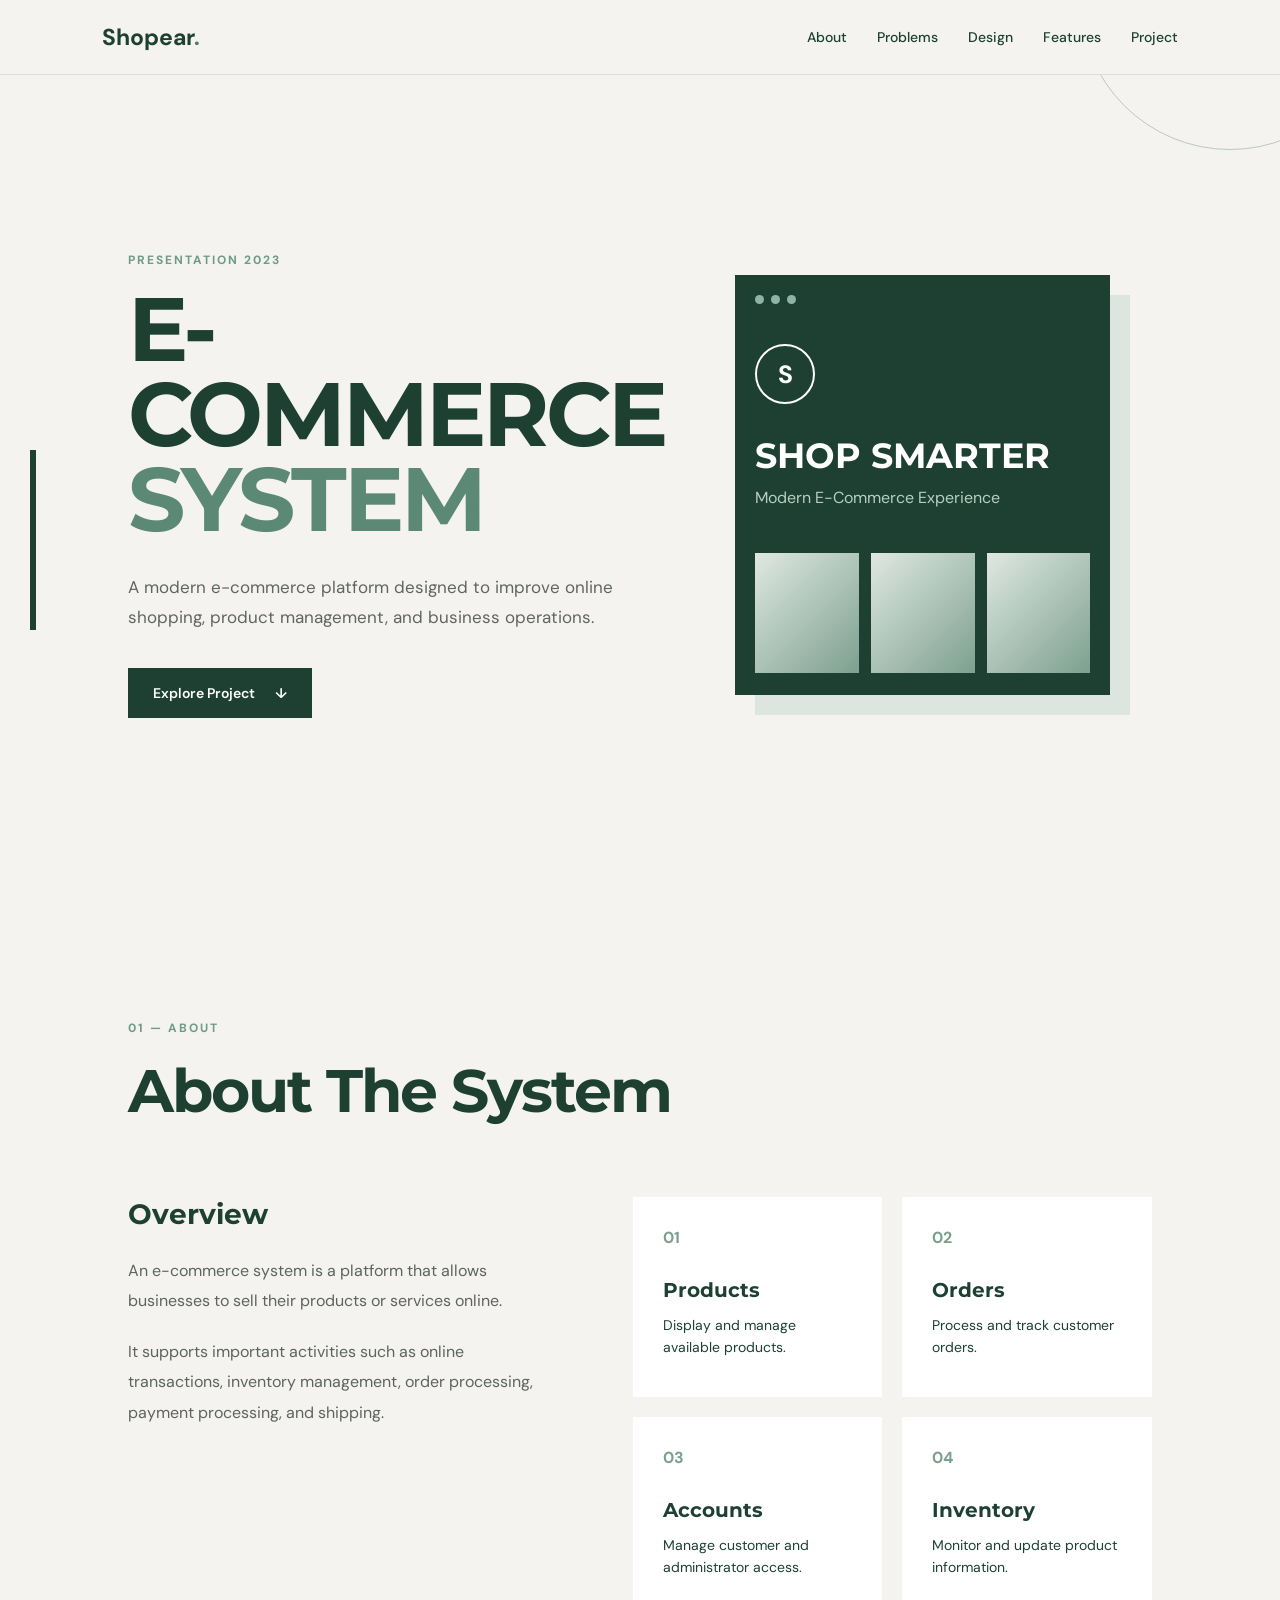
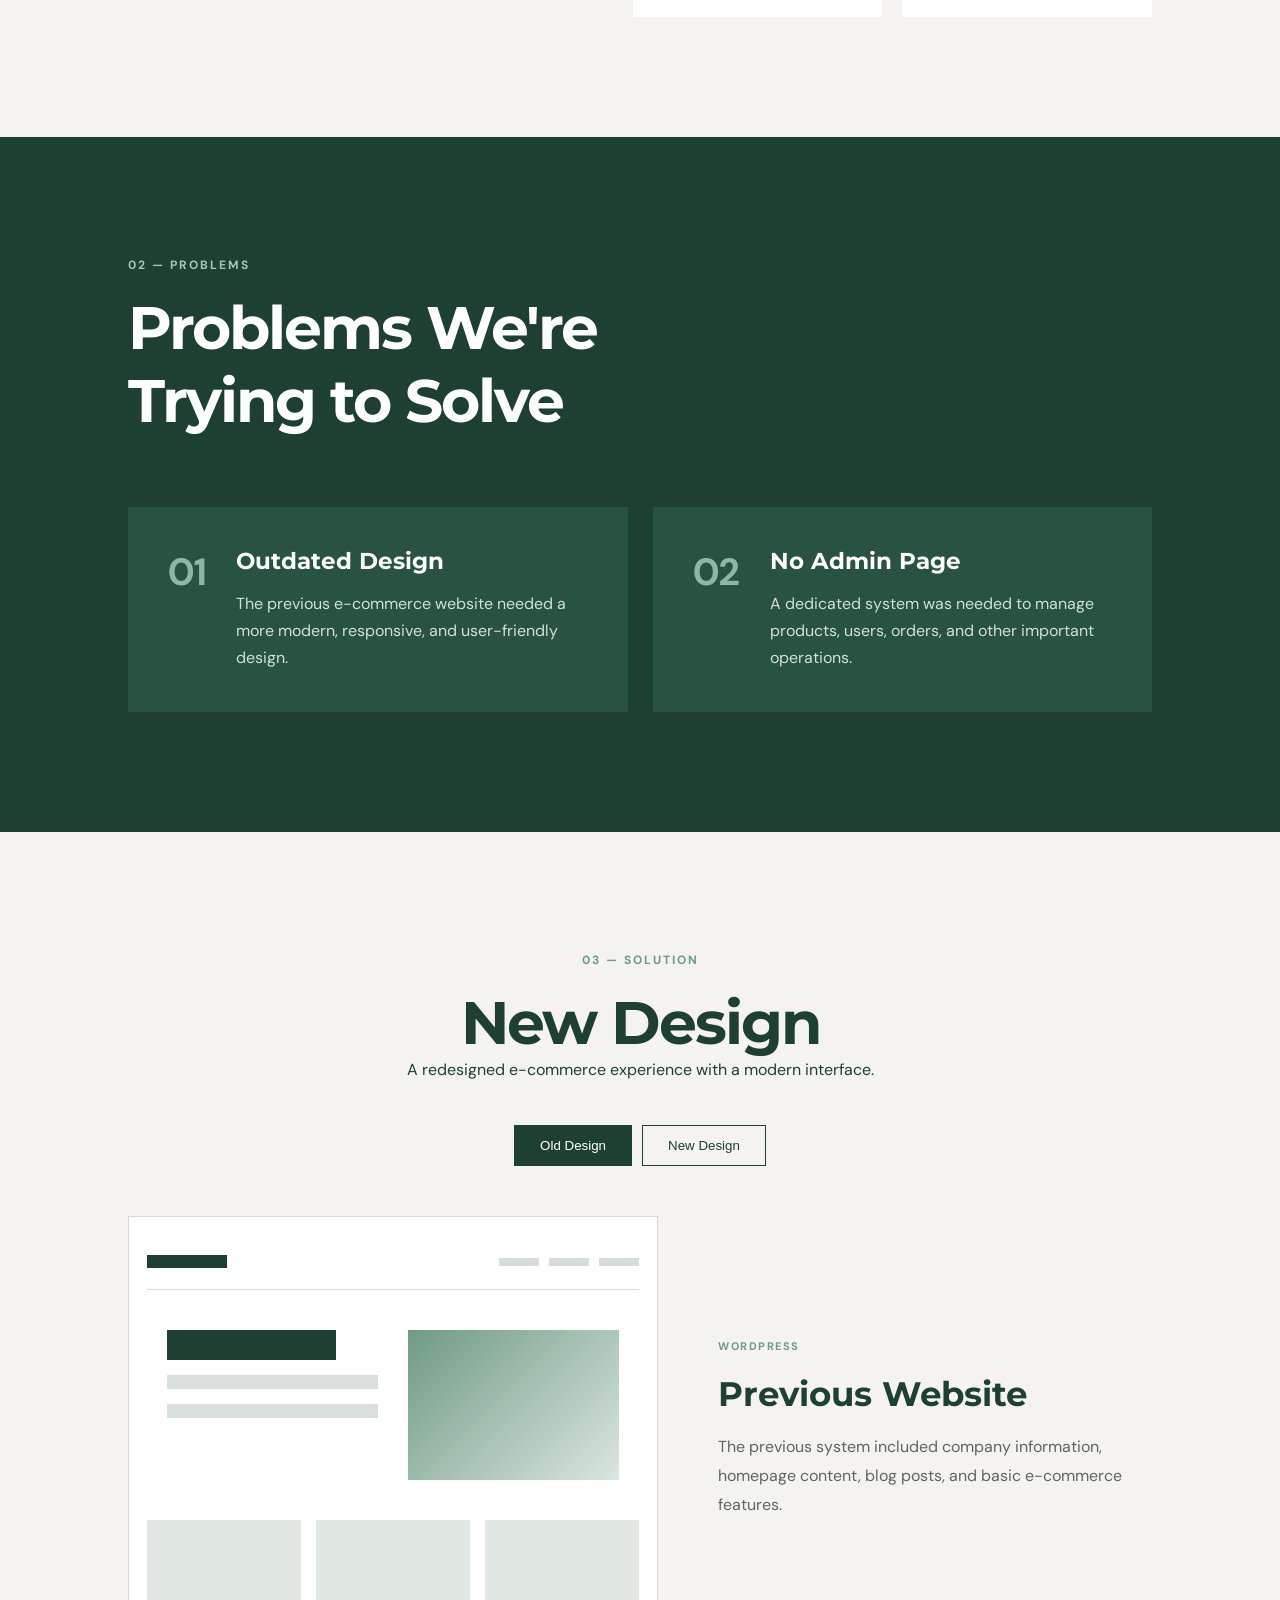
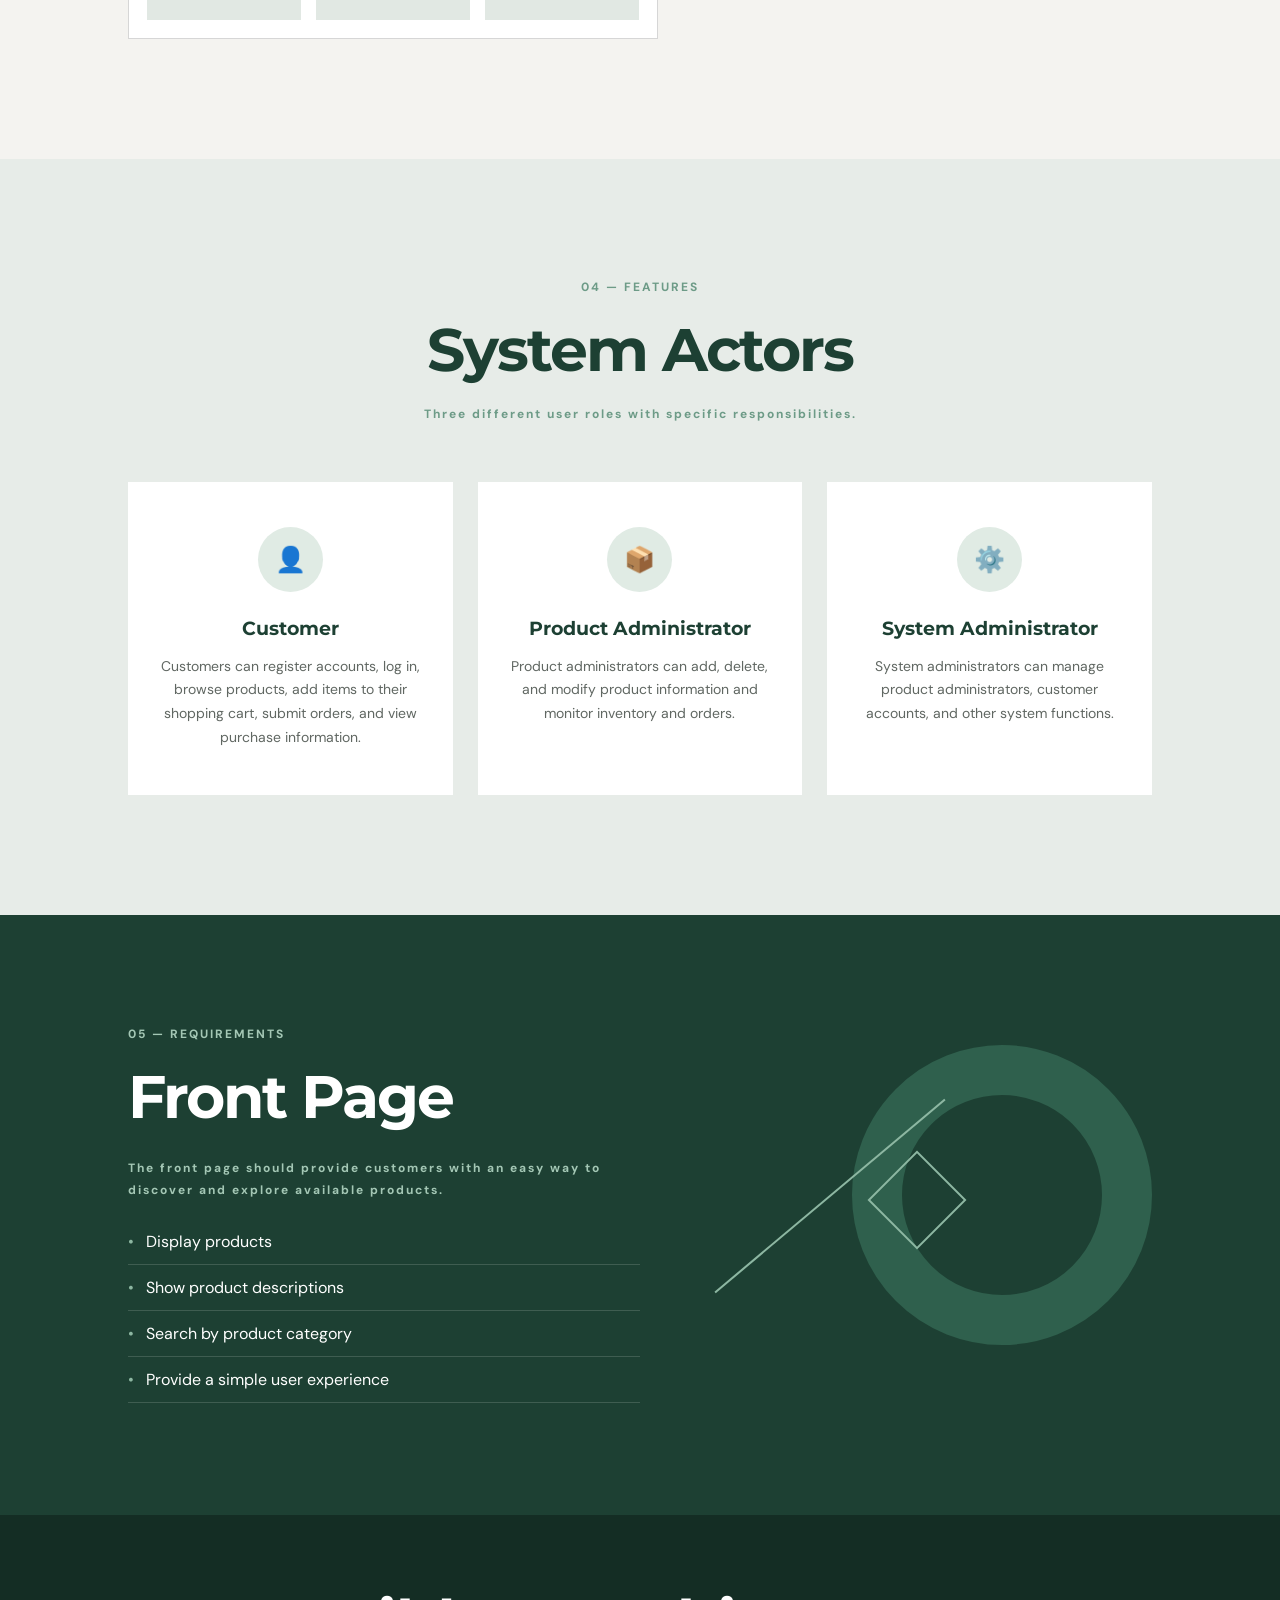
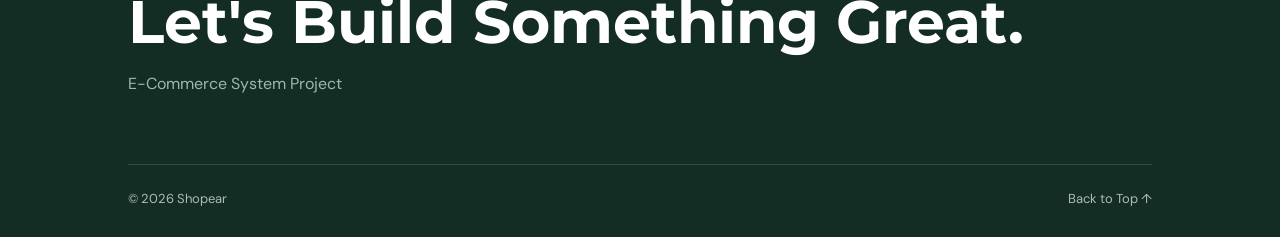
==== eCommerce Web/index.html @ d4bb282c "Second Update" ====
<!DOCTYPE html>
<html lang="en">
<head>
    <meta charset="UTF-8">
    <meta name="viewport" content="width=device-width, initial-scale=1.0">

    <title>Shopear | E-Commerce System</title>

    <link rel="stylesheet" href="style.css">
</head>

<body>

    <!-- NAVIGATION -->
    <header class="navbar">
        <a href="#home" class="logo">Shopear<span>.</span></a>

        <nav>
            <a href="#about">About</a>
            <a href="#problems">Problems</a>
            <a href="#design">Design</a>
            <a href="#features">Features</a>
            <a href="eCommerce Web/index.html">Project</a>
        </nav>

        <button class="menu-btn" id="menuBtn">☰</button>
    </header>


    <!-- HERO SECTION -->
    <section class="hero" id="home">

        <div class="hero-shape shape-1"></div>
        <div class="hero-shape shape-2"></div>

        <div class="hero-content">
            <p class="eyebrow">PRESENTATION 2023</p>

            <h1>
                E-COMMERCE
                <br>
                <span>SYSTEM</span>
            </h1>

            <p class="hero-description">
                A modern e-commerce platform designed to improve
                online shopping, product management, and business operations.
            </p>

            <a href="#about" class="primary-btn">
                Explore Project
                <span>↓</span>
            </a>
        </div>

        <div class="hero-card">
            <div class="mockup-top">
                <span></span>
                <span></span>
                <span></span>
            </div>

            <div class="mockup-content">
                <div class="mockup-logo">S</div>

                <div class="mockup-text">
                    <h3>SHOP SMARTER</h3>
                    <p>Modern E-Commerce Experience</p>
                </div>

                <div class="mockup-products">
                    <div></div>
                    <div></div>
                    <div></div>
                </div>
            </div>
        </div>

    </section>


    <!-- ABOUT SECTION -->
    <section class="about" id="about">

        <div class="section-heading">
            <p>01 — ABOUT</p>
            <h2>About The System</h2>
        </div>

        <div class="about-grid">

            <div class="about-text">
                <h3>Overview</h3>

                <p>
                    An e-commerce system is a platform that allows
                    businesses to sell their products or services online.
                </p>

                <p>
                    It supports important activities such as online
                    transactions, inventory management, order processing,
                    payment processing, and shipping.
                </p>
            </div>


            <div class="about-stats">

                <div class="stat-card">
                    <span>01</span>
                    <h4>Products</h4>
                    <p>Display and manage available products.</p>
                </div>

                <div class="stat-card">
                    <span>02</span>
                    <h4>Orders</h4>
                    <p>Process and track customer orders.</p>
                </div>

                <div class="stat-card">
                    <span>03</span>
                    <h4>Accounts</h4>
                    <p>Manage customer and administrator access.</p>
                </div>

                <div class="stat-card">
                    <span>04</span>
                    <h4>Inventory</h4>
                    <p>Monitor and update product information.</p>
                </div>

            </div>

        </div>

    </section>


    <!-- PROBLEMS -->
    <section class="problems" id="problems">

        <div class="problems-header">
            <p>02 — PROBLEMS</p>
            <h2>Problems We're Trying to Solve</h2>
        </div>


        <div class="problems-grid">

            <article class="problem-card">
                <div class="problem-number">01</div>

                <div>
                    <h3>Outdated Design</h3>

                    <p>
                        The previous e-commerce website needed a more
                        modern, responsive, and user-friendly design.
                    </p>
                </div>
            </article>


            <article class="problem-card">
                <div class="problem-number">02</div>

                <div>
                    <h3>No Admin Page</h3>

                    <p>
                        A dedicated system was needed to manage products,
                        users, orders, and other important operations.
                    </p>
                </div>
            </article>

        </div>

    </section>


    <!-- DESIGN -->
    <section class="design" id="design">

        <div class="section-heading center">
            <p>03 — SOLUTION</p>
            <h2>New Design</h2>

            <span>
                A redesigned e-commerce experience with a modern interface.
            </span>
        </div>


        <div class="design-tabs">

            <button class="tab active" data-tab="old">
                Old Design
            </button>

            <button class="tab" data-tab="new">
                New Design
            </button>

        </div>


        <div class="design-showcase">

            <!-- OLD DESIGN -->
            <div class="design-content active" id="old">

                <div class="website-preview">
                    <div class="preview-nav">
                        <span class="preview-logo"></span>

                        <div class="preview-links">
                            <span></span>
                            <span></span>
                            <span></span>
                        </div>
                    </div>

                    <div class="preview-hero">
                        <div class="preview-text">
                            <span></span>
                            <span></span>
                            <span></span>
                        </div>

                        <div class="preview-image"></div>
                    </div>

                    <div class="preview-grid">
                        <div></div>
                        <div></div>
                        <div></div>
                    </div>
                </div>

                <div class="design-description">
                    <span class="tag">WORDPRESS</span>

                    <h3>Previous Website</h3>

                    <p>
                        The previous system included company information,
                        homepage content, blog posts, and basic e-commerce
                        features.
                    </p>
                </div>

            </div>


            <!-- NEW DESIGN -->
            <div class="design-content" id="new">

                <div class="website-preview modern">

                    <div class="preview-nav">
                        <span class="preview-logo"></span>

                        <div class="preview-links">
                            <span></span>
                            <span></span>
                            <span></span>
                        </div>
                    </div>

                    <div class="modern-dashboard">

                        <aside>
                            <span></span>
                            <span></span>
                            <span></span>
                            <span></span>
                        </aside>

                        <main>
                            <div class="dashboard-header">
                                <div></div>
                                <div></div>
                            </div>

                            <div class="chart"></div>

                            <div class="dashboard-cards">
                                <div></div>
                                <div></div>
                                <div></div>
                            </div>
                        </main>

                    </div>

                </div>


                <div class="design-description">
                    <span class="tag">LARAVEL • VUE • VUETIFY</span>

                    <h3>Modern E-Commerce System</h3>

                    <p>
                        The redesigned system includes a customer experience,
                        authentication, product administration, and system
                        administration.
                    </p>
                </div>

            </div>

        </div>

    </section>


    <!-- FEATURES / ACTORS -->
    <section class="features" id="features">

        <div class="features-heading">
            <p>04 — FEATURES</p>
            <h2>System Actors</h2>

            <p class="subtext">
                Three different user roles with specific responsibilities.
            </p>
        </div>


        <div class="features-grid">

            <!-- CUSTOMER -->
            <div class="feature-card">

                <div class="feature-icon">👤</div>

                <h3>Customer</h3>

                <p>
                    Customers can register accounts, log in, browse products,
                    add items to their shopping cart, submit orders, and
                    view purchase information.
                </p>

            </div>


            <!-- PRODUCT ADMIN -->
            <div class="feature-card">

                <div class="feature-icon">📦</div>

                <h3>Product Administrator</h3>

                <p>
                    Product administrators can add, delete, and modify
                    product information and monitor inventory and orders.
                </p>

            </div>


            <!-- SYSTEM ADMIN -->
            <div class="feature-card">

                <div class="feature-icon">⚙️</div>

                <h3>System Administrator</h3>

                <p>
                    System administrators can manage product administrators,
                    customer accounts, and other system functions.
                </p>

            </div>

        </div>

    </section>


    <!-- FRONT PAGE REQUIREMENTS -->
    <section class="requirements">

        <div class="requirements-content">

            <p>05 — REQUIREMENTS</p>

            <h2>Front Page</h2>

            <p class="requirements-text">
                The front page should provide customers with an easy way
                to discover and explore available products.
            </p>

            <ul>
                <li>Display products</li>
                <li>Show product descriptions</li>
                <li>Search by product category</li>
                <li>Provide a simple user experience</li>
            </ul>

        </div>

        <div class="requirements-visual">
            <div class="circle"></div>
            <div class="line"></div>
            <div class="square"></div>
        </div>

    </section>


    <!-- FOOTER -->
    <footer>

        <h2>Let's Build Something Great.</h2>

        <p>
            E-Commerce System Project
        </p>

        <div class="footer-bottom">
            <span>© 2026 Shopear</span>
            <a href="#home">Back to Top ↑</a>
        </div>

    </footer>


    <script src="script.js"></script>

</body>
</html>
---- eCommerce Web/style.css ----
/* =========================
   GOOGLE FONT
========================= */

@import url('https://fonts.googleapis.com/css2?family=DM+Sans:wght@400;500;600;700&family=Montserrat:wght@600;700;800&display=swap');


/* =========================
   RESET
========================= */

* {
    margin: 0;
    padding: 0;
    box-sizing: border-box;
}

html {
    scroll-behavior: smooth;
}

body {
    font-family: "DM Sans", sans-serif;
    background: #f4f3f0;
    color: #1d4033;
}

h1,
h2,
h3,
h4 {
    font-family: "Montserrat", sans-serif;
}

a {
    text-decoration: none;
    color: inherit;
}


/* =========================
   NAVIGATION
========================= */

.navbar {
    width: 100%;
    height: 75px;
    padding: 0 8%;
    display: flex;
    align-items: center;
    justify-content: space-between;
    background: #f4f3f0;
    border-bottom: 1px solid #ddd;
    position: fixed;
    top: 0;
    z-index: 1000;
}

.logo {
    font-size: 23px;
    font-weight: 700;
}

.logo span {
    color: #4f7a68;
}

.navbar nav {
    display: flex;
    gap: 30px;
}

.navbar nav a {
    font-size: 14px;
    font-weight: 500;
    transition: 0.3s;
}

.navbar nav a:hover {
    color: #6d9b87;
}

.menu-btn {
    display: none;
    border: none;
    background: none;
    font-size: 24px;
    cursor: pointer;
}


/* =========================
   HERO
========================= */

.hero {
    min-height: 100vh;
    padding: 150px 10% 80px;
    background: #f4f3f0;
    display: grid;
    grid-template-columns: 1.1fr 0.9fr;
    align-items: center;
    gap: 70px;
    position: relative;
    overflow: hidden;
}

.hero-content {
    position: relative;
    z-index: 2;
}

.eyebrow,
.section-heading p,
.problems-header p,
.features-heading > p,
.requirements-content > p {
    font-size: 12px;
    font-weight: 700;
    letter-spacing: 2px;
    color: #6d9b87;
    margin-bottom: 18px;
}

.hero h1 {
    font-size: clamp(50px, 7vw, 100px);
    line-height: 0.95;
    letter-spacing: -3px;
    margin-bottom: 30px;
}

.hero h1 span {
    color: #5c8975;
}

.hero-description {
    max-width: 500px;
    font-size: 17px;
    line-height: 1.8;
    color: #5f665f;
    margin-bottom: 35px;
}

.primary-btn {
    display: inline-flex;
    align-items: center;
    gap: 20px;
    padding: 16px 25px;
    background: #1d4033;
    color: white;
    font-size: 14px;
    font-weight: 600;
    transition: 0.3s;
}

.primary-btn:hover {
    background: #5c8975;
    transform: translateY(-3px);
}

.hero-card {
    background: #1d4033;
    padding: 20px;
    min-height: 420px;
    position: relative;
    box-shadow: 20px 20px 0 #dce5df;
}

.mockup-top {
    display: flex;
    gap: 7px;
}

.mockup-top span {
    width: 9px;
    height: 9px;
    background: #8fb4a2;
    border-radius: 50%;
}

.mockup-content {
    margin-top: 40px;
}

.mockup-logo {
    width: 60px;
    height: 60px;
    border: 2px solid white;
    border-radius: 50%;
    display: grid;
    place-items: center;
    color: white;
    font-size: 25px;
    font-weight: bold;
}

.mockup-text {
    margin-top: 30px;
}

.mockup-text h3 {
    color: white;
    font-size: 35px;
}

.mockup-text p {
    color: #b7cec2;
    margin-top: 10px;
}

.mockup-products {
    display: grid;
    grid-template-columns: repeat(3, 1fr);
    gap: 12px;
    margin-top: 45px;
}

.mockup-products div {
    height: 120px;
    background: linear-gradient(
        135deg,
        #dfe8e2,
        #7da08f
    );
}

.shape-1 {
    width: 300px;
    height: 300px;
    border: 1px solid #b9c9c0;
    border-radius: 50%;
    position: absolute;
    top: -150px;
    right: -100px;
}

.shape-2 {
    width: 6px;
    height: 180px;
    background: #1d4033;
    position: absolute;
    left: 30px;
    top: 50%;
}


/* =========================
   GENERAL SECTION
========================= */

.about,
.design,
.features {
    padding: 120px 10%;
}

.section-heading h2,
.problems-header h2,
.features-heading h2,
.requirements h2 {
    font-size: clamp(35px, 5vw, 60px);
    letter-spacing: -2px;
}

.center {
    text-align: center;
}


/* =========================
   ABOUT
========================= */

.about-grid {
    margin-top: 70px;
    display: grid;
    grid-template-columns: 0.9fr 1.1fr;
    gap: 80px;
}

.about-text h3 {
    font-size: 28px;
    margin-bottom: 25px;
}

.about-text p {
    color: #5d645f;
    line-height: 1.9;
    margin-bottom: 20px;
}

.about-stats {
    display: grid;
    grid-template-columns: repeat(2, 1fr);
    gap: 20px;
}

.stat-card {
    background: white;
    padding: 30px;
    min-height: 200px;
    transition: 0.3s;
}

.stat-card:hover {
    background: #1d4033;
    color: white;
    transform: translateY(-8px);
}

.stat-card span {
    color: #7aa08c;
    font-weight: bold;
}

.stat-card h4 {
    margin-top: 30px;
    font-size: 20px;
}

.stat-card p {
    margin-top: 12px;
    line-height: 1.6;
    font-size: 14px;
}


/* =========================
   PROBLEMS
========================= */

.problems {
    background: #1d4033;
    color: white;
    padding: 120px 10%;
}

.problems-header {
    max-width: 650px;
}

.problems-header p {
    color: #a4c7b5;
}

.problems-grid {
    display: grid;
    grid-template-columns: repeat(2, 1fr);
    gap: 25px;
    margin-top: 70px;
}

.problem-card {
    background: #285342;
    padding: 40px;
    display: flex;
    gap: 30px;
    transition: 0.3s;
}

.problem-card:hover {
    transform: translateY(-8px);
    background: #346c56;
}

.problem-number {
    font-size: 38px;
    font-weight: 700;
    color: #8db7a2;
}

.problem-card h3 {
    font-size: 23px;
    margin-bottom: 15px;
}

.problem-card p {
    color: #d2e0d7;
    line-height: 1.7;
}


/* =========================
   DESIGN
========================= */

.design {
    background: #f4f3f0;
}

.design-tabs {
    display: flex;
    justify-content: center;
    gap: 10px;
    margin: 45px 0 50px;
}

.tab {
    border: 1px solid #1d4033;
    padding: 12px 25px;
    background: transparent;
    color: #1d4033;
    cursor: pointer;
    transition: 0.3s;
}

.tab.active,
.tab:hover {
    background: #1d4033;
    color: white;
}

.design-content {
    display: none;
    grid-template-columns: 1.1fr 0.9fr;
    gap: 60px;
    align-items: center;
}

.design-content.active {
    display: grid;
}

.website-preview {
    background: white;
    padding: 18px;
    min-height: 420px;
    border: 1px solid #d6d6d6;
}

.preview-nav {
    height: 55px;
    display: flex;
    justify-content: space-between;
    align-items: center;
    border-bottom: 1px solid #ddd;
}

.preview-logo {
    width: 80px;
    height: 13px;
    background: #1d4033;
}

.preview-links {
    display: flex;
    gap: 10px;
}

.preview-links span {
    width: 40px;
    height: 8px;
    background: #d6ddd9;
}

.preview-hero {
    padding: 40px 20px;
    display: grid;
    grid-template-columns: 1fr 1fr;
    gap: 30px;
}

.preview-text span {
    display: block;
    height: 14px;
    background: #d9dfdb;
    margin-bottom: 15px;
}

.preview-text span:first-child {
    width: 80%;
    height: 30px;
    background: #1d4033;
}

.preview-image {
    height: 150px;
    background: linear-gradient(
        135deg,
        #6f9b85,
        #dbe6df
    );
}

.preview-grid {
    display: grid;
    grid-template-columns: repeat(3, 1fr);
    gap: 15px;
}

.preview-grid div {
    height: 100px;
    background: #e1e8e3;
}


/* MODERN DASHBOARD */

.modern-dashboard {
    display: grid;
    grid-template-columns: 80px 1fr;
    height: 310px;
    margin-top: 20px;
}

.modern-dashboard aside {
    background: #1d4033;
    padding: 20px 15px;
}

.modern-dashboard aside span {
    display: block;
    width: 100%;
    height: 10px;
    background: #86ab98;
    margin-bottom: 25px;
}

.modern-dashboard main {
    padding: 25px;
    background: #eef2ef;
}

.dashboard-header {
    display: flex;
    justify-content: space-between;
}

.dashboard-header div {
    width: 100px;
    height: 18px;
    background: #ccd8d1;
}

.chart {
    height: 100px;
    margin: 30px 0;
    background:
        linear-gradient(135deg,
        transparent 40%,
        #4f7a68 40%,
        #4f7a68 45%,
        transparent 45%);
}

.dashboard-cards {
    display: grid;
    grid-template-columns: repeat(3, 1fr);
    gap: 10px;
}

.dashboard-cards div {
    height: 70px;
    background: white;
}

.design-description h3 {
    font-size: 34px;
    margin: 18px 0;
}

.design-description p {
    color: #5f665f;
    line-height: 1.8;
}

.tag {
    font-size: 11px;
    letter-spacing: 1.5px;
    color: #6d9b87;
    font-weight: bold;
}


/* =========================
   FEATURES
========================= */

.features {
    background: #e7ece8;
}

.features-heading {
    text-align: center;
}

.subtext {
    margin-top: 20px;
    color: #5f665f;
}

.features-grid {
    display: grid;
    grid-template-columns: repeat(3, 1fr);
    gap: 25px;
    margin-top: 60px;
}

.feature-card {
    background: white;
    padding: 45px 30px;
    text-align: center;
    transition: 0.3s;
}

.feature-card:hover {
    transform: translateY(-10px);
    box-shadow: 0 20px 30px rgba(0,0,0,0.08);
}

.feature-icon {
    width: 65px;
    height: 65px;
    margin: auto;
    background: #e0ebe4;
    display: grid;
    place-items: center;
    border-radius: 50%;
    font-size: 25px;
}

.feature-card h3 {
    margin: 25px 0 15px;
}

.feature-card p {
    color: #606762;
    line-height: 1.7;
    font-size: 14px;
}


/* =========================
   REQUIREMENTS
========================= */

.requirements {
    min-height: 600px;
    padding: 100px 10%;
    background: #1d4033;
    color: white;
    display: grid;
    grid-template-columns: 1fr 1fr;
    align-items: center;
    overflow: hidden;
    position: relative;
}

.requirements-content {
    max-width: 550px;
    z-index: 2;
}

.requirements-content > p {
    color: #a4c7b5;
}

.requirements-text {
    color: #d2e0d7;
    line-height: 1.8;
    margin: 25px 0;
}

.requirements ul {
    list-style: none;
}

.requirements li {
    padding: 12px 0;
    border-bottom: 1px solid rgba(255,255,255,0.15);
}

.requirements li::before {
    content: "•";
    color: #8db7a2;
    margin-right: 12px;
}

.requirements-visual {
    position: relative;
    height: 400px;
}

.circle {
    width: 300px;
    height: 300px;
    border: 50px solid #2f604d;
    border-radius: 50%;
    position: absolute;
    right: 0;
    top: 30px;
}

.line {
    width: 300px;
    height: 2px;
    background: #8db7a2;
    position: absolute;
    transform: rotate(-40deg);
    top: 180px;
    left: 40px;
}

.square {
    width: 70px;
    height: 70px;
    border: 2px solid #8db7a2;
    position: absolute;
    top: 150px;
    right: 200px;
    transform: rotate(45deg);
}


/* =========================
   FOOTER
========================= */

footer {
    padding: 70px 10% 30px;
    background: #142d24;
    color: white;
}

footer h2 {
    font-size: clamp(30px, 5vw, 60px);
}

footer > p {
    color: #9bb9aa;
    margin-top: 15px;
}

.footer-bottom {
    margin-top: 70px;
    padding-top: 25px;
    border-top: 1px solid rgba(255,255,255,0.15);

    display: flex;
    justify-content: space-between;

    font-size: 13px;
    color: #aabdb3;
}


/* =========================
   MOBILE
========================= */

@media (max-width: 900px) {

    .hero,
    .about-grid,
    .design-content,
    .requirements {
        grid-template-columns: 1fr;
    }

    .hero {
        gap: 50px;
    }

    .hero-card {
        min-height: 350px;
    }

    .features-grid {
        grid-template-columns: 1fr;
    }

    .problems-grid {
        grid-template-columns: 1fr;
    }

    .requirements-visual {
        display: none;
    }

    .about-grid {
        gap: 50px;
    }

}


@media (max-width: 650px) {

    .navbar {
        padding: 0 6%;
    }

    .navbar nav {
        display: none;
        position: absolute;
        top: 75px;
        left: 0;
        width: 100%;
        padding: 25px;
        background: #f4f3f0;
        flex-direction: column;
    }

    .navbar nav.show {
        display: flex;
    }

    .menu-btn {
        display: block;
    }

    .hero,
    .about,
    .problems,
    .design,
    .features,
    .requirements {
        padding-left: 7%;
        padding-right: 7%;
    }

    .about-stats {
        grid-template-columns: 1fr;
    }

    .hero h1 {
        font-size: 52px;
    }

    .preview-hero {
        grid-template-columns: 1fr;
    }

    .problems-grid {
        margin-top: 45px;
    }

    .problem-card {
        padding: 30px;
    }

    .footer-bottom {
        flex-direction: column;
        gap: 15px;
    }

}
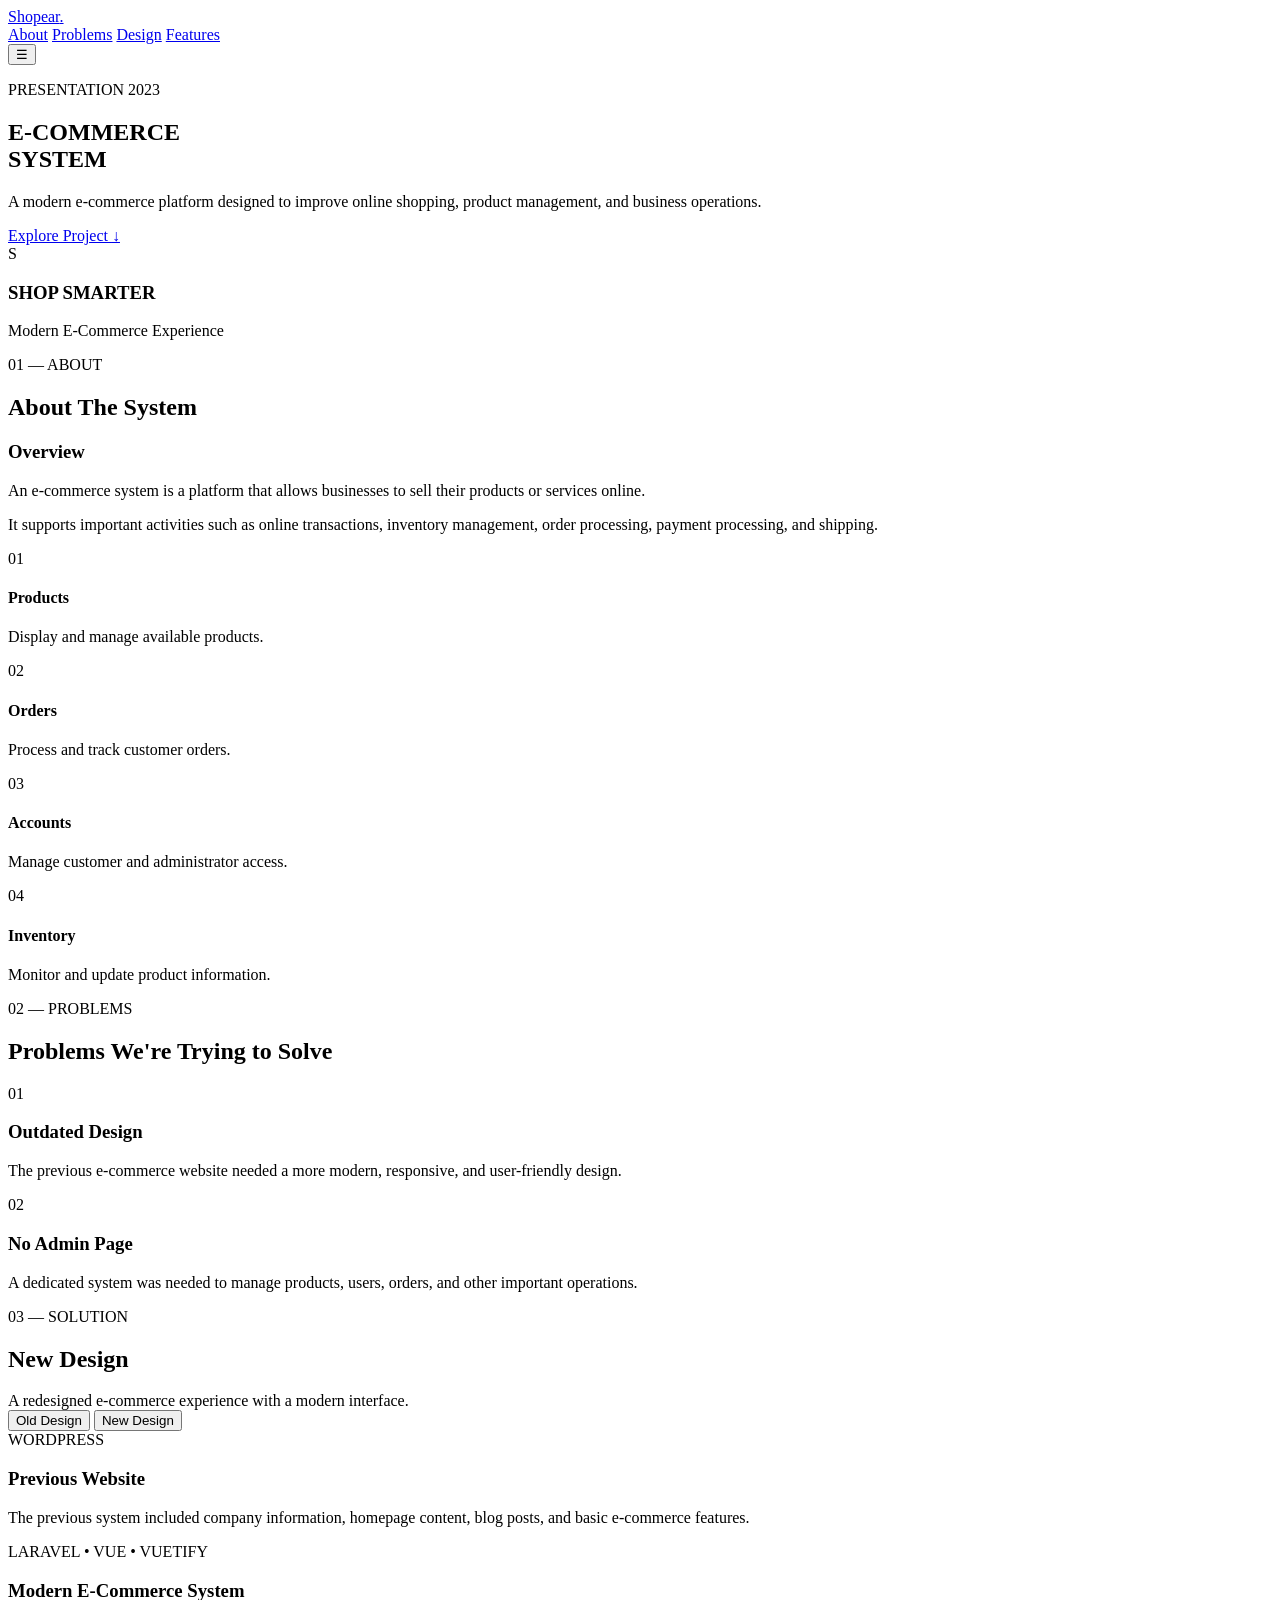
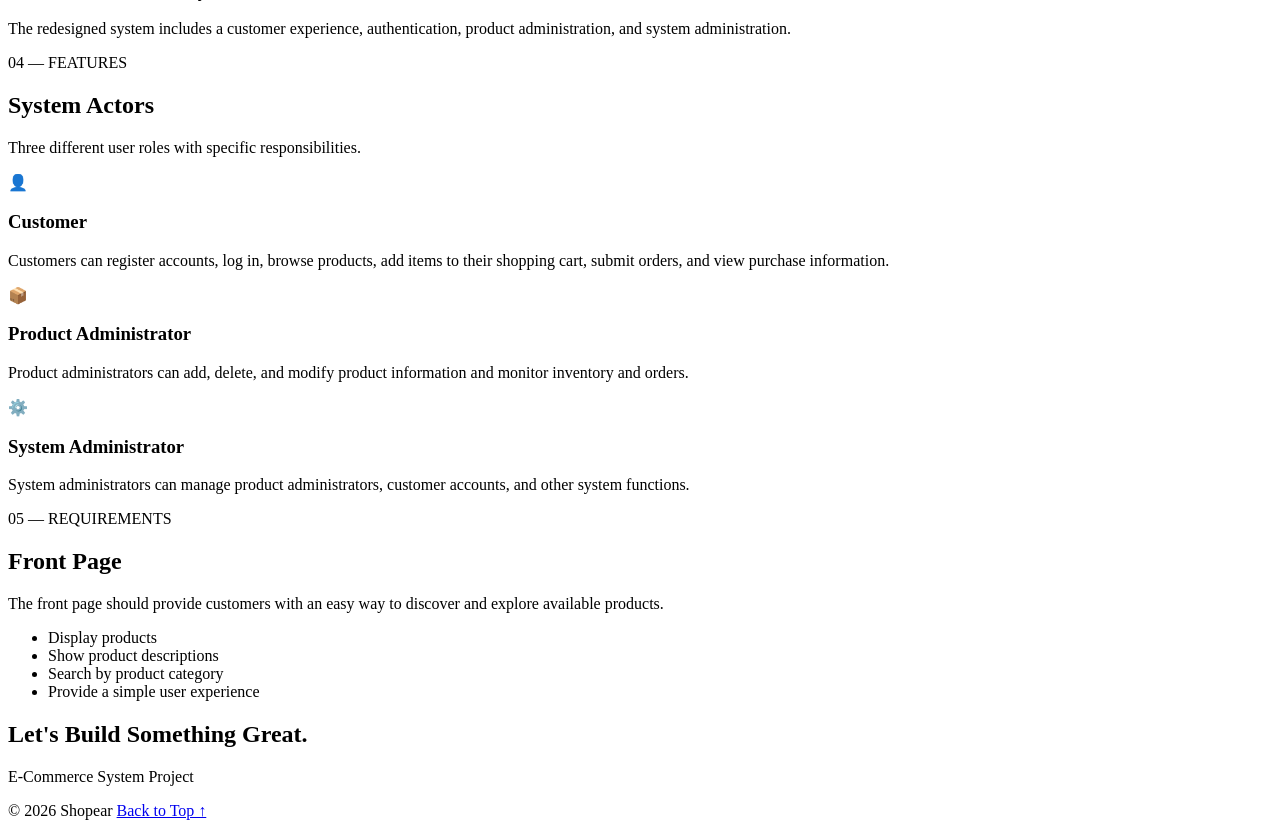
==== commit 5df36717: "Update 2" ====
--- a/eCommerce Web/index.html
+++ b/eCommerce Web/index.html
@@ -20,7 +20,6 @@
             <a href="#problems">Problems</a>
             <a href="#design">Design</a>
             <a href="#features">Features</a>
-            <a href="eCommerce Web/index.html">Project</a>
         </nav>
 
         <button class="menu-btn" id="menuBtn">☰</button>
